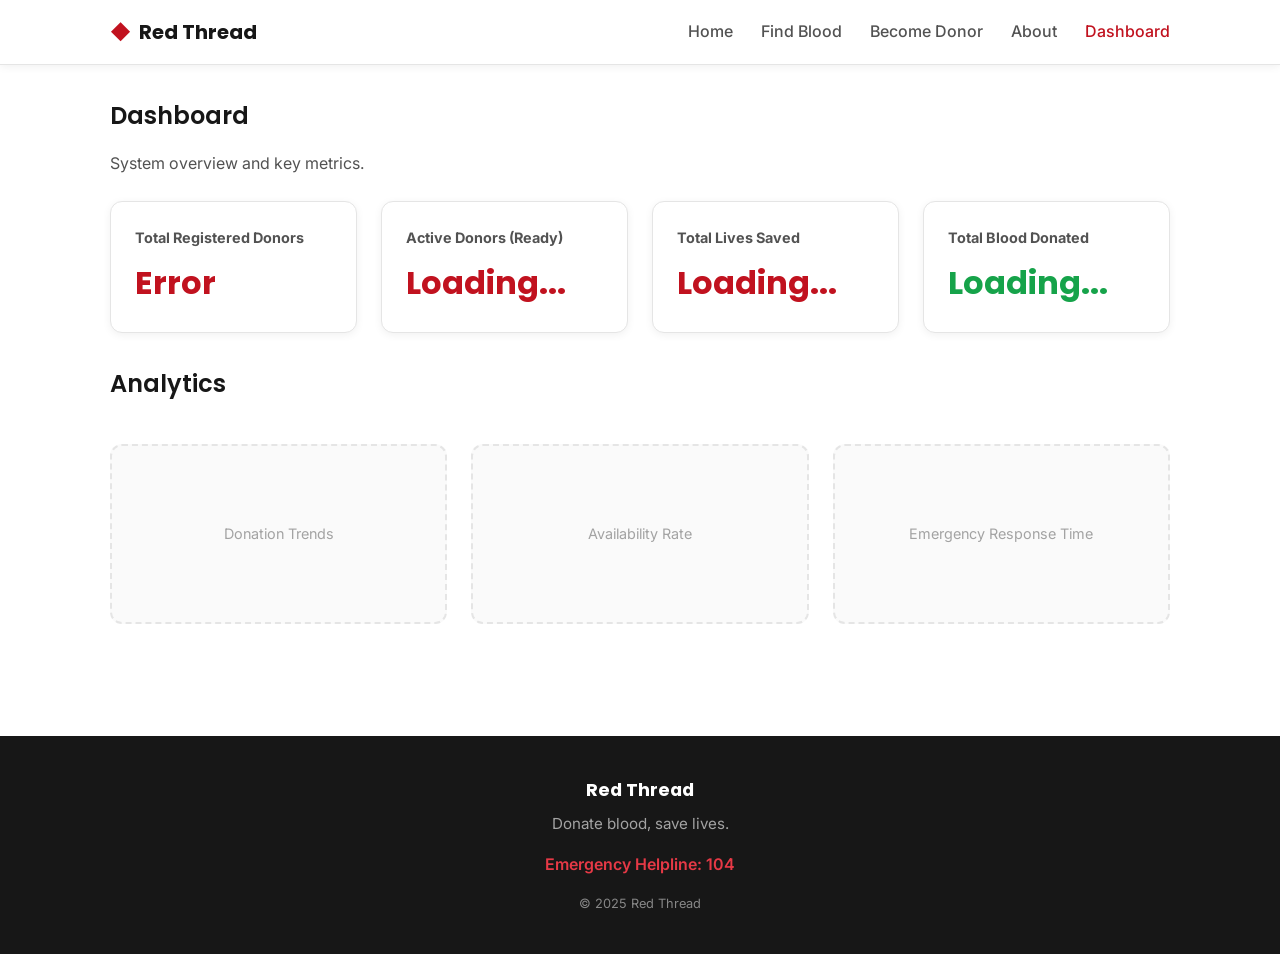
==== deployment/frontend/dashboard.html @ dc441cd6 "Initial commit" ====
<!DOCTYPE html>
<html lang="en">
<head>
  <meta charset="UTF-8">
  <meta name="viewport" content="width=device-width, initial-scale=1.0">
  <title>Dashboard | Red Thread – Intelligent Blood Donation Finder</title>
  <link rel="preconnect" href="https://fonts.googleapis.com">
  <link rel="preconnect" href="https://fonts.gstatic.com" crossorigin>
  <link href="https://fonts.googleapis.com/css2?family=Inter:wght@400;500;600;700&family=Poppins:wght@500;600;700&display=swap" rel="stylesheet">
  <link rel="stylesheet" href="styles.css">
</head>
<body>
  <header class="header">
    <div class="container header-inner">
      <a href="index.html" class="logo">
        <span class="logo-icon">◆</span>
        <span>Red Thread</span>
      </a>
      <nav class="nav">
        <a href="index.html">Home</a>
        <a href="find-blood.html">Find Blood</a>
        <a href="register.html">Become Donor</a>
        <a href="about.html">About</a>
        <a href="dashboard.html" class="active">Dashboard</a>
      </nav>
      <button class="nav-toggle" aria-label="Toggle menu">
        <span></span>
        <span></span>
        <span></span>
      </button>
    </div>
  </header>

  <section class="dashboard-page">
    <div class="container">
      <h1 class="section-title">Dashboard</h1>
      <p style="color: var(--gray-600);">System overview and key metrics.</p>

      <div class="dashboard-stats">
        <div class="dashboard-card">
          <h4>Total Registered Donors</h4>
          <div class="value" id="stat-total-donors">Loading...</div>
        </div>
        <div class="dashboard-card">
          <h4>Active Donors (Ready)</h4>
          <div class="value success" id="stat-active-donors">Loading...</div>
        </div>
        <div class="dashboard-card">
          <h4>Total Lives Saved</h4>
          <div class="value" id="stat-lives-saved">Loading...</div>
        </div>
        <div class="dashboard-card success">
          <h4>Total Blood Donated</h4>
          <div class="value" id="stat-total-volume">Loading...</div>
        </div>
      </div>
      <h2 class="section-title" style="margin-top: 2rem;">Analytics</h2>
      <div class="chart-grid">
        <div class="chart-placeholder">Donation Trends</div>
        <div class="chart-placeholder">Availability Rate</div>
        <div class="chart-placeholder">Emergency Response Time</div>
      </div>
    </div>
  </section>

  <footer class="footer">
    <div class="container footer-inner">
      <div class="footer-brand">Red Thread</div>
      <p class="footer-tagline">Donate blood, save lives.</p>
      <p class="footer-emergency">Emergency Helpline: 104</p>
      <p class="footer-copy">&copy; 2025 Red Thread</p>
    </div>
  </footer>

  <script src="script.js"></script>
</body>
</html>
---- deployment/frontend/styles.css ----
/* Red Thread – Intelligent Blood Donation Finder | Medical + Emergency Theme */

:root {
  --primary: #C1121F;
  --primary-dark: #9a0e18;
  --primary-light: #e63946;
  --secondary: #F8D7DA;
  --white: #ffffff;
  --gray-50: #fafafa;
  --gray-100: #f5f5f5;
  --gray-200: #e5e5e5;
  --gray-400: #a3a3a3;
  --gray-600: #525252;
  --gray-800: #262626;
  --gray-900: #171717;
  --success: #16a34a;
  --emergency: #C1121F;
  --font: 'Inter', 'Roboto', -apple-system, sans-serif;
  --font-heading: 'Poppins', 'Inter', sans-serif;
  --shadow: 0 2px 8px rgba(0,0,0,0.06);
  --shadow-md: 0 4px 16px rgba(0,0,0,0.08);
  --shadow-soft: 0 2px 12px rgba(193, 18, 31, 0.08);
  --radius: 12px;
  --radius-lg: 12px;
  --transition: 0.2s ease;
}

* { box-sizing: border-box; margin: 0; padding: 0; }

html { scroll-behavior: smooth; }

body {
  font-family: var(--font);
  font-size: 1rem;
  line-height: 1.6;
  color: var(--gray-900);
  background: var(--white);
  -webkit-font-smoothing: antialiased;
}

a { color: inherit; text-decoration: none; }
img { max-width: 100%; height: auto; }

.container {
  width: 100%;
  max-width: 1100px;
  margin: 0 auto;
  padding: 0 1.25rem;
}

/* ===== Header ===== */
.header {
  position: sticky;
  top: 0;
  z-index: 100;
  background: rgba(255,255,255,0.98);
  border-bottom: 1px solid var(--gray-200);
  box-shadow: var(--shadow);
}

.header-inner {
  display: flex;
  align-items: center;
  justify-content: space-between;
  height: 64px;
}

.logo {
  display: flex;
  align-items: center;
  gap: 0.5rem;
  font-family: var(--font-heading);
  font-weight: 700;
  font-size: 1.25rem;
  color: var(--gray-900);
}

.logo-icon { color: var(--primary); font-size: 1.25rem; }

.nav {
  display: flex;
  gap: 1.75rem;
}

.nav a {
  font-weight: 500;
  color: var(--gray-600);
  transition: color var(--transition);
}

.nav a:hover, .nav a.active { color: var(--primary); }

.nav-toggle {
  display: none;
  flex-direction: column;
  gap: 5px;
  background: none;
  border: none;
  cursor: pointer;
  padding: 4px;
}

.nav-toggle span {
  width: 22px;
  height: 2px;
  background: var(--gray-800);
}

/* ===== Buttons ===== */
.btn {
  display: inline-flex;
  align-items: center;
  justify-content: center;
  gap: 0.5rem;
  padding: 14px 28px;
  font-family: var(--font);
  font-size: 1rem;
  font-weight: 600;
  border: none;
  border-radius: var(--radius);
  cursor: pointer;
  transition: box-shadow var(--transition), transform var(--transition);
}

.btn-primary {
  background: var(--primary);
  color: white;
}

.btn-primary:hover {
  background: var(--primary-dark);
  transform: translateY(-1px);
  box-shadow: var(--shadow-soft);
}

.btn-outline {
  background: transparent;
  color: var(--primary);
  border: 2px solid var(--primary);
}

.btn-outline:hover {
  background: var(--primary);
  color: white;
}

.btn-block { width: 100%; }

.btn-call-now {
  padding: 16px 32px;
  font-size: 1.1rem;
  background: var(--emergency);
  color: white;
  animation: pulse-btn 2s infinite;
}

@keyframes pulse-btn {
  0%, 100% { box-shadow: 0 0 0 0 rgba(193, 18, 31, 0.4); }
  50% { box-shadow: 0 0 0 10px rgba(193, 18, 31, 0); }
}

/* ===== Emergency Badge ===== */
.emergency-badge-pill {
  display: inline-flex;
  align-items: center;
  gap: 0.5rem;
  padding: 8px 16px;
  background: var(--secondary);
  color: var(--primary);
  font-weight: 600;
  font-size: 0.875rem;
  border-radius: 100px;
  margin-bottom: 1rem;
}

/* ===== Emergency Banner ===== */
.emergency-banner {
  background: linear-gradient(135deg, var(--primary) 0%, var(--primary-dark) 100%);
  color: white;
  padding: 1rem 1.5rem;
  display: flex;
  align-items: center;
  justify-content: center;
  gap: 1rem;
  flex-wrap: wrap;
}

.emergency-banner p { font-weight: 600; font-size: 1rem; }
.emergency-banner .btn { background: white; color: var(--primary); }
.emergency-banner .btn:hover { background: var(--gray-100); }

/* ===== Hero / Landing ===== */
.hero {
  padding: 3rem 0 4rem;
  text-align: center;
  background: linear-gradient(180deg, var(--gray-50) 0%, var(--white) 100%);
}

.hero-title {
  font-family: var(--font-heading);
  font-size: clamp(2rem, 5vw, 3rem);
  font-weight: 700;
  line-height: 1.2;
  margin-bottom: 0.75rem;
}

.hero-title span { color: var(--primary); }

.hero-tagline {
  font-size: 1.25rem;
  color: var(--gray-600);
  margin-bottom: 2rem;
  max-width: 560px;
  margin-left: auto;
  margin-right: auto;
}

.hero-actions {
  display: flex;
  gap: 1rem;
  justify-content: center;
  flex-wrap: wrap;
}

.hero-actions .btn { min-width: 180px; }

/* ===== Section Title ===== */
.section-title {
  font-family: var(--font-heading);
  font-size: 1.5rem;
  font-weight: 600;
  margin-bottom: 1rem;
}

/* ===== How It Works ===== */
.how-section {
  padding: 3rem 0;
  background: var(--white);
}

.how-grid {
  display: grid;
  grid-template-columns: repeat(auto-fit, minmax(260px, 1fr));
  gap: 1.5rem;
  margin-top: 1.5rem;
}

.how-card {
  padding: 1.5rem;
  background: var(--white);
  border-radius: var(--radius);
  box-shadow: var(--shadow);
  border: 1px solid var(--gray-200);
  transition: box-shadow var(--transition);
}

.how-card:hover { box-shadow: var(--shadow-md); }

.how-card h3 {
  font-family: var(--font-heading);
  font-size: 1.1rem;
  margin-bottom: 0.5rem;
}

.how-card p { color: var(--gray-600); font-size: 0.95rem; }

/* ===== Use Cases ===== */
.usecases-section {
  padding: 3rem 0;
  background: var(--gray-50);
}

.usecases-grid {
  display: grid;
  grid-template-columns: repeat(auto-fit, minmax(200px, 1fr));
  gap: 1rem;
  margin-top: 1.5rem;
}

.usecase-card {
  padding: 1.25rem;
  background: white;
  border-radius: var(--radius);
  text-align: center;
  box-shadow: var(--shadow);
  border-left: 4px solid var(--primary);
  transition: transform var(--transition);
}

.usecase-card:hover { transform: translateY(-2px); }

.usecase-card h4 { font-family: var(--font-heading); font-size: 1rem; margin-bottom: 0.25rem; }
.usecase-card p { font-size: 0.875rem; color: var(--gray-600); }

/* ===== Stats ===== */
.stats-section {
  padding: 3rem 0;
  background: var(--primary);
  color: white;
}

.stats-grid {
  display: grid;
  grid-template-columns: repeat(auto-fit, minmax(140px, 1fr));
  gap: 2rem;
  text-align: center;
}

.stats-number {
  font-family: var(--font-heading);
  font-size: 2.5rem;
  font-weight: 700;
  line-height: 1;
}

.stats-label { font-size: 0.9rem; opacity: 0.95; margin-top: 0.25rem; }

/* ===== Trust Section ===== */
.trust-section {
  padding: 3rem 0;
  background: var(--white);
}

.trust-grid {
  display: flex;
  flex-wrap: wrap;
  gap: 2rem;
  justify-content: center;
  align-items: center;
  margin-top: 1.5rem;
}

.trust-item {
  display: flex;
  align-items: center;
  gap: 0.75rem;
  color: var(--gray-600);
  font-size: 0.95rem;
}

.trust-item svg { flex-shrink: 0; color: var(--primary); }

/* ===== Forms ===== */
.form-group { margin-bottom: 1rem; }

.form-group label {
  display: block;
  font-size: 0.9rem;
  font-weight: 500;
  margin-bottom: 0.35rem;
  color: var(--gray-800);
}

.form-group input,
.form-group select,
.form-group textarea {
  width: 100%;
  padding: 12px 14px;
  font-family: inherit;
  font-size: 1rem;
  border: 1px solid var(--gray-200);
  border-radius: var(--radius);
  background: white;
  transition: border-color var(--transition), box-shadow var(--transition);
}

.form-group input:focus,
.form-group select:focus,
.form-group textarea:focus {
  outline: none;
  border-color: var(--primary);
  box-shadow: 0 0 0 3px rgba(193, 18, 31, 0.12);
}

.form-row {
  display: grid;
  grid-template-columns: repeat(auto-fit, minmax(200px, 1fr));
  gap: 1rem;
}

.toggle-group { display: flex; align-items: center; gap: 1rem; }

.toggle {
  width: 52px;
  height: 28px;
  background: var(--gray-200);
  border-radius: 14px;
  position: relative;
  cursor: pointer;
  transition: background var(--transition);
}

.toggle.on { background: var(--success); }

.toggle::after {
  content: '';
  position: absolute;
  width: 22px;
  height: 22px;
  background: white;
  border-radius: 50%;
  top: 3px;
  left: 3px;
  box-shadow: var(--shadow);
  transition: transform var(--transition);
}

.toggle.on::after { transform: translateX(24px); }

.checkbox-group { display: flex; align-items: flex-start; gap: 0.75rem; }

.checkbox-group input[type="checkbox"] {
  width: 20px;
  height: 20px;
  margin-top: 2px;
  accent-color: var(--primary);
}

/* ===== Find Blood Page ===== */
.find-page { padding: 2rem 0 4rem; }

.search-card {
  background: var(--white);
  padding: 2rem;
  border-radius: var(--radius);
  margin-bottom: 2rem;
  box-shadow: var(--shadow);
  border: 1px solid var(--gray-200);
}

.search-form .form-row { margin-bottom: 0; }

/* Emergency Mode UI – Premium */
.emergency-mode {
  background: linear-gradient(135deg, var(--primary) 0%, var(--primary-dark) 100%);
  color: white;
  padding: 1.5rem;
  border-radius: var(--radius);
  margin-bottom: 1.5rem;
  border: 2px solid rgba(255,255,255,0.3);
  animation: emergency-glow 2s infinite;
}

@keyframes emergency-glow {
  0%, 100% { box-shadow: 0 0 0 0 rgba(193, 18, 31, 0.5), 0 0 20px rgba(193, 18, 31, 0.3); }
  50% { box-shadow: 0 0 0 8px rgba(193, 18, 31, 0), 0 0 30px rgba(193, 18, 31, 0.2); }
}

.emergency-mode h3 {
  display: flex;
  align-items: center;
  gap: 0.75rem;
  font-size: 1.1rem;
  margin-bottom: 0.5rem;
}

.emergency-badge {
  display: inline-flex;
  align-items: center;
  padding: 6px 12px;
  background: rgba(255,255,255,0.25);
  border-radius: 100px;
  font-size: 0.75rem;
  font-weight: 700;
  animation: flash 1.2s infinite;
}

@keyframes flash {
  0%, 100% { opacity: 1; }
  50% { opacity: 0.6; }
}

/* Donor Cards ===== */
.donors-grid { display: grid; gap: 1rem; }

.donor-card {
  display: grid;
  grid-template-columns: auto 1fr auto;
  gap: 1.25rem;
  align-items: center;
  padding: 1.25rem;
  background: white;
  border: 1px solid var(--gray-200);
  border-radius: var(--radius);
  box-shadow: var(--shadow);
  transition: box-shadow var(--transition), transform var(--transition);
}

.donor-card:hover {
  box-shadow: var(--shadow-md);
  transform: translateY(-2px);
}

.donor-card.highlighted {
  border: 2px solid var(--primary);
  box-shadow: 0 0 0 4px rgba(193, 18, 31, 0.12);
}

.donor-card.highlighted .donor-badge-best,
.donor-card.highlighted .donor-badge-nearest,
.donor-card.highlighted .donor-badge-fastest { display: inline-flex; }

.donor-blood {
  width: 60px;
  height: 60px;
  display: flex;
  align-items: center;
  justify-content: center;
  background: var(--primary);
  color: white;
  font-family: var(--font-heading);
  font-weight: 700;
  font-size: 1.1rem;
  border-radius: var(--radius);
}

.donor-info h3 { font-family: var(--font-heading); font-size: 1.1rem; margin-bottom: 0.25rem; }

.donor-meta {
  display: flex;
  flex-wrap: wrap;
  gap: 0.5rem;
  font-size: 0.8rem;
  color: var(--gray-600);
  margin-top: 0.5rem;
}

.donor-badge {
  display: inline-flex;
  align-items: center;
  gap: 4px;
  padding: 4px 10px;
  font-size: 0.75rem;
  font-weight: 600;
  border-radius: 100px;
}

.donor-badge-best { display: none; background: #fef3c7; color: #b45309; }
.donor-badge-nearest { display: none; background: #dbeafe; color: #1d4ed8; }
.donor-badge-fastest { display: none; background: rgba(22, 163, 74, 0.15); color: var(--success); }
.donor-badge-available { background: rgba(22, 163, 74, 0.15); color: var(--success); }
.donor-badge-unavailable { background: var(--gray-200); color: var(--gray-600); }
.donor-badge-ml { background: rgba(193, 18, 31, 0.1); color: var(--primary); }

.donor-match { text-align: right; }

.donor-match-score {
  font-family: var(--font-heading);
  font-size: 1.5rem;
  font-weight: 700;
  color: var(--primary);
}

.donor-match-label { font-size: 0.75rem; color: var(--gray-600); }

.donor-action { margin-top: 0.75rem; }

.donor-action .btn { padding: 10px 20px; font-size: 0.9rem; }

/* Results loading/empty */
.results-loading {
  display: none;
  flex-direction: column;
  align-items: center;
  gap: 1rem;
  padding: 3rem;
  color: var(--gray-600);
}

.results-loading.active { display: flex; }

.loader {
  width: 40px;
  height: 40px;
  border: 3px solid var(--gray-200);
  border-top-color: var(--primary);
  border-radius: 50%;
  animation: spin 0.8s linear infinite;
}

@keyframes spin { to { transform: rotate(360deg); } }

.results-empty {
  text-align: center;
  padding: 3rem;
  background: var(--gray-50);
  border-radius: var(--radius);
  color: var(--gray-600);
}

.results-empty.hidden { display: none; }
.results-grid.hidden { display: none; }

/* ===== Register Page ===== */
.register-page { padding: 2rem 0 4rem; }

.register-form { max-width: 560px; margin-top: 1.5rem; }

/* ===== About Page ===== */
.about-page { padding: 2rem 0 4rem; }

.about-content { max-width: 700px; margin-top: 1.5rem; }

.about-content h3 {
  font-family: var(--font-heading);
  font-size: 1.2rem;
  margin: 1.5rem 0 0.5rem;
}

.about-content p { color: var(--gray-600); margin-bottom: 0.75rem; }

.about-content ul { margin: 0.5rem 0 1rem 1.5rem; color: var(--gray-600); }

/* ===== Dashboard ===== */
.dashboard-page { padding: 2rem 0 4rem; }

.dashboard-stats {
  display: grid;
  grid-template-columns: repeat(auto-fit, minmax(200px, 1fr));
  gap: 1.5rem;
  margin: 1.5rem 0 2rem;
}

.dashboard-card {
  padding: 1.5rem;
  background: var(--white);
  border-radius: var(--radius);
  box-shadow: var(--shadow);
  border: 1px solid var(--gray-200);
  transition: box-shadow var(--transition);
}

.dashboard-card:hover { box-shadow: var(--shadow-md); }

.dashboard-card h4 {
  font-size: 0.9rem;
  color: var(--gray-600);
  margin-bottom: 0.5rem;
}

.dashboard-card .value {
  font-family: var(--font-heading);
  font-size: 2rem;
  font-weight: 700;
  color: var(--primary);
}

.dashboard-card.success .value { color: var(--success); }

.chart-placeholder {
  height: 180px;
  background: var(--gray-50);
  border-radius: var(--radius);
  display: flex;
  align-items: center;
  justify-content: center;
  color: var(--gray-400);
  margin-top: 1rem;
  border: 2px dashed var(--gray-200);
  font-size: 0.9rem;
}

.chart-grid {
  display: grid;
  grid-template-columns: repeat(auto-fit, minmax(280px, 1fr));
  gap: 1.5rem;
  margin-top: 1.5rem;
}

/* ===== Footer ===== */
.footer {
  padding: 2.5rem 0;
  background: var(--gray-900);
  color: white;
  margin-top: 3rem;
}

.footer-inner { text-align: center; }

.footer-brand {
  font-family: var(--font-heading);
  font-weight: 700;
  font-size: 1.1rem;
  margin-bottom: 0.5rem;
}

.footer-tagline { font-size: 0.95rem; color: var(--gray-400); margin-bottom: 1rem; }
.footer-contact { font-size: 0.9rem; color: var(--gray-400); margin-bottom: 0.5rem; }
.footer-emergency { font-weight: 600; color: var(--primary-light); margin-bottom: 1rem; }
.footer-copy { font-size: 0.8rem; color: var(--gray-400); opacity: 0.8; }

/* ===== Responsive ===== */
@media (max-width: 768px) {
  .nav { display: none; }
  .nav-toggle { display: flex; }
  .nav.open {
    display: flex;
    flex-direction: column;
    position: absolute;
    top: 64px;
    left: 0;
    right: 0;
    background: white;
    padding: 1rem;
    border-bottom: 1px solid var(--gray-200);
  }

  .donor-card { grid-template-columns: 1fr; text-align: center; }
  .donor-blood { margin: 0 auto; }
  .donor-match { text-align: center; }
  .donor-action { display: flex; justify-content: center; }
}

@media (max-width: 480px) {
  .hero-actions { flex-direction: column; }
  .hero-actions .btn { width: 100%; min-width: auto; }
}
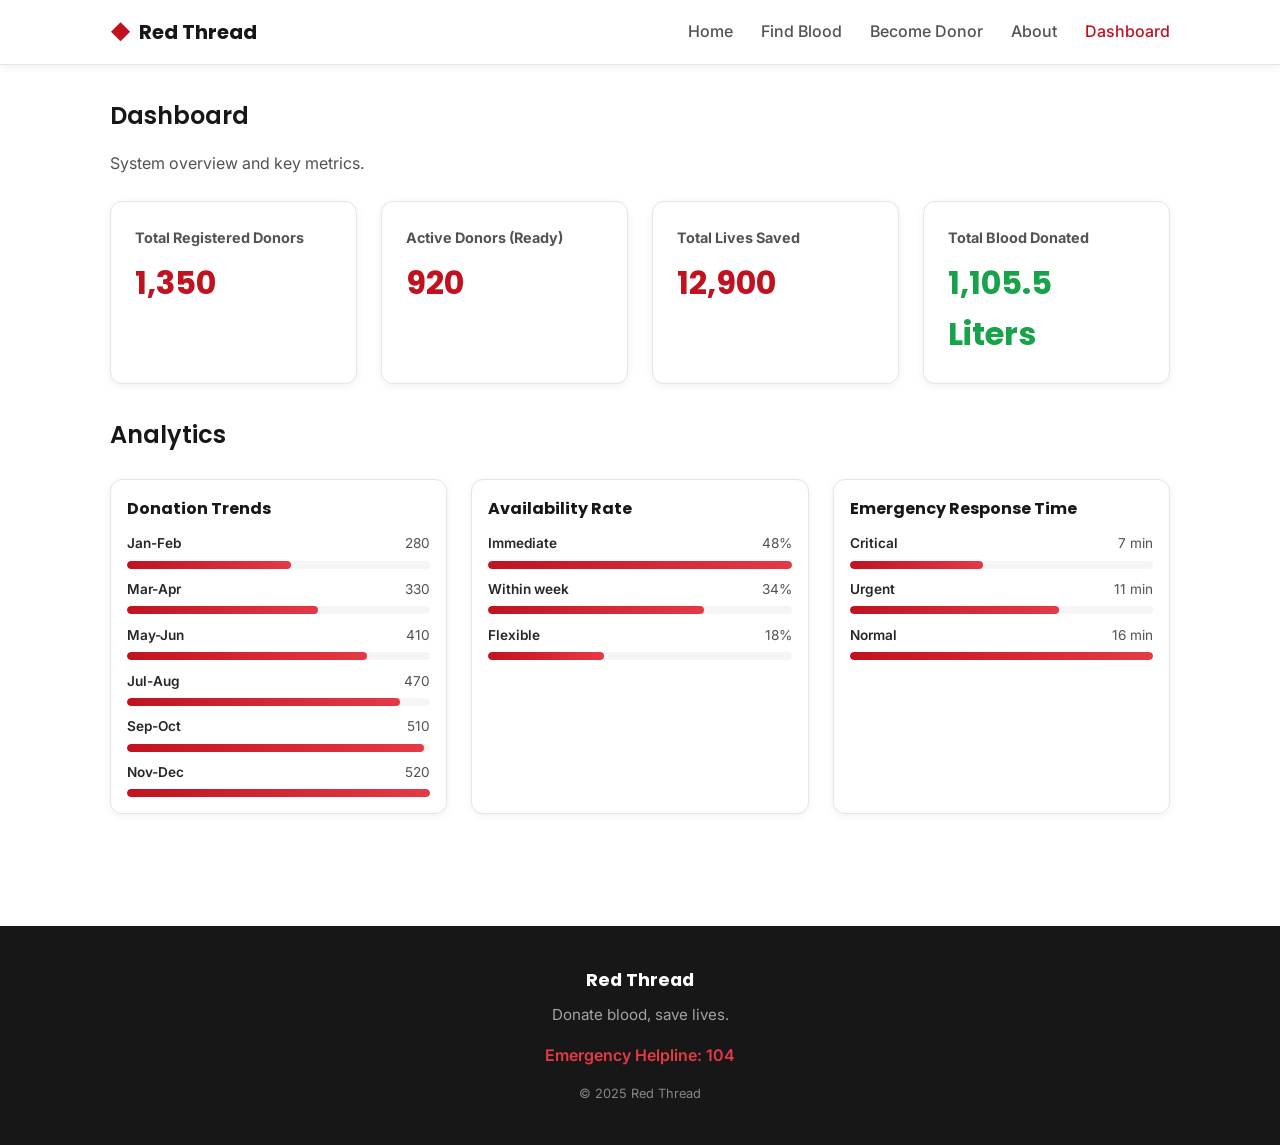
==== commit 8953a949: "first commit" ====
--- a/deployment/frontend/dashboard.html
+++ b/deployment/frontend/dashboard.html
@@ -56,9 +56,24 @@
       </div>
       <h2 class="section-title" style="margin-top: 2rem;">Analytics</h2>
       <div class="chart-grid">
-        <div class="chart-placeholder">Donation Trends</div>
-        <div class="chart-placeholder">Availability Rate</div>
-        <div class="chart-placeholder">Emergency Response Time</div>
+        <div class="analytics-card">
+          <h3>Donation Trends</h3>
+          <div id="analytics-donation-trends" class="analytics-list">
+            <div class="analytics-empty">Loading trends...</div>
+          </div>
+        </div>
+        <div class="analytics-card">
+          <h3>Availability Rate</h3>
+          <div id="analytics-availability-rate" class="analytics-list">
+            <div class="analytics-empty">Loading availability...</div>
+          </div>
+        </div>
+        <div class="analytics-card">
+          <h3>Emergency Response Time</h3>
+          <div id="analytics-response-time" class="analytics-list">
+            <div class="analytics-empty">Loading response metrics...</div>
+          </div>
+        </div>
       </div>
     </div>
   </section>
--- a/deployment/frontend/styles.css
+++ b/deployment/frontend/styles.css
@@ -667,6 +667,63 @@
   margin-top: 1.5rem;
 }
 
+.analytics-card {
+  background: var(--white);
+  border-radius: var(--radius);
+  border: 1px solid var(--gray-200);
+  box-shadow: var(--shadow);
+  padding: 1rem;
+}
+
+.analytics-card h3 {
+  font-family: var(--font-heading);
+  font-size: 1rem;
+  margin-bottom: 0.75rem;
+}
+
+.analytics-list {
+  display: grid;
+  gap: 0.65rem;
+}
+
+.analytics-row {
+  display: grid;
+  gap: 0.35rem;
+}
+
+.analytics-meta {
+  display: flex;
+  justify-content: space-between;
+  gap: 0.75rem;
+  color: var(--gray-600);
+  font-size: 0.85rem;
+}
+
+.analytics-label {
+  color: var(--gray-800);
+  font-weight: 600;
+}
+
+.analytics-bar-wrap {
+  width: 100%;
+  height: 8px;
+  border-radius: 999px;
+  background: var(--gray-100);
+  overflow: hidden;
+}
+
+.analytics-bar {
+  height: 100%;
+  border-radius: 999px;
+  background: linear-gradient(90deg, var(--primary), var(--primary-light));
+}
+
+.analytics-empty {
+  color: var(--gray-400);
+  font-size: 0.9rem;
+  padding: 0.5rem 0;
+}
+
 /* ===== Footer ===== */
 .footer {
   padding: 2.5rem 0;
